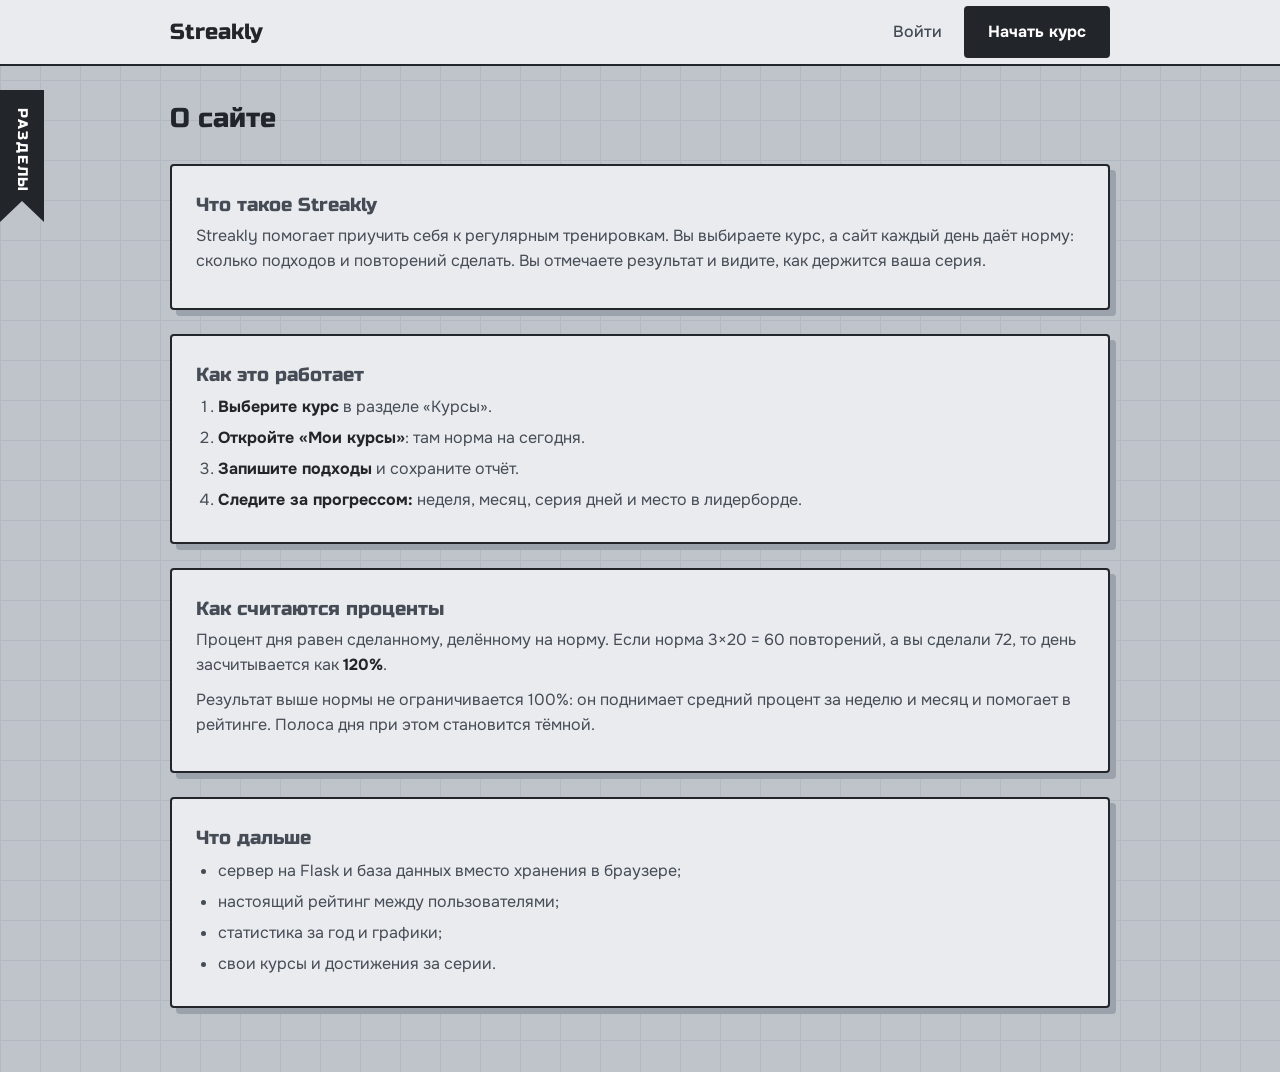
==== About.html @ 8b077413 "Add files via upload" ====
<!DOCTYPE html>
<html lang="ru">
<head>
  <meta charset="UTF-8">
  <meta name="viewport" content="width=device-width, initial-scale=1">
  <title>О сайте — Streakly</title>
  <link href="https://fonts.googleapis.com/css2?family=Onest:wght@400;500;700&family=Russo+One&display=swap" rel="stylesheet">
  <link rel="stylesheet" href="css/style.css">
</head>
<body data-page="about">
  <header class="header"><div class="wrap">
    <a class="logo" href="index.html">Streakly</a>
    <nav class="nav" id="nav"></nav>
  </div></header>
  <div class="layout">
    <aside class="side" id="side"></aside>
    <main class="content page">
      <h1 class="hi">О сайте</h1>
      <section class="card text">
        <h2>Что такое Streakly</h2>
        <p>Streakly помогает приучить себя к регулярным тренировкам. Вы выбираете курс, а сайт каждый день даёт норму: сколько подходов и повторений сделать. Вы отмечаете результат и видите, как держится ваша серия.</p>
      </section>
      <section class="card text">
        <h2>Как это работает</h2>
        <ol>
          <li><strong>Выберите курс</strong> в разделе «Курсы».</li>
          <li><strong>Откройте «Мои курсы»</strong>: там норма на сегодня.</li>
          <li><strong>Запишите подходы</strong> и сохраните отчёт.</li>
          <li><strong>Следите за прогрессом:</strong> неделя, месяц, серия дней и место в лидерборде.</li>
        </ol>
      </section>
      <section class="card text">
        <h2>Как считаются проценты</h2>
        <p>Процент дня равен сделанному, делённому на норму. Если норма 3×20 = 60 повторений, а вы сделали 72, то день засчитывается как <strong>120%</strong>.</p>
        <p>Результат выше нормы не ограничивается 100%: он поднимает средний процент за неделю и месяц и помогает в рейтинге. Полоса дня при этом становится тёмной.</p>
      </section>
      <section class="card text">
        <h2>Что дальше</h2>
        <ul>
          <li>сервер на Flask и база данных вместо хранения в браузере;</li>
          <li>настоящий рейтинг между пользователями;</li>
          <li>статистика за год и графики;</li>
          <li>свои курсы и достижения за серии.</li>
        </ul>
      </section>
    </main>
  </div>
  <script src="js/courses.js"></script>
  <script src="js/app.js"></script>
</body>
</html>
---- css/style.css ----
/* Streakly: бело-серый «кубический» стиль */
:root{
  --bg:#bfc4cb;--card:#e9ebee;--ink:#22252a;--muted:#454c56;--line:#b3b9c1;
  --g1:#dde0e4;--g2:#cfd3d8;--g3:#a3aab3;--g4:#7f8791;--sh:#9ba2ab;
  --ok:#1f7a54;--part:#c99200;--miss:#b02f28;
  --ease:cubic-bezier(.2,.8,.2,1);
}
*{box-sizing:border-box}
body{margin:0;color:var(--ink);font-family:Onest,system-ui,-apple-system,"Segoe UI",sans-serif;line-height:1.55;
  background-color:var(--bg);
  background-image:linear-gradient(var(--line) 1px,transparent 1px),linear-gradient(90deg,var(--line) 1px,transparent 1px);
  background-size:40px 40px}
a{color:var(--ink)}
:focus-visible{outline:3px solid var(--ink);outline-offset:3px}
.wrap{max-width:980px;margin:0 auto;padding:0 20px}
h1,h2,h3,.logo,.big,.tile strong{font-family:"Russo One",Onest,sans-serif;font-weight:400;margin:0}
h2{font-size:1.2rem;margin-bottom:4px}

/* шапка */
.header{background:var(--card);border-bottom:2px solid var(--ink)}
.header .wrap{display:flex;align-items:center;justify-content:space-between;height:64px}
.logo{font-size:1.4rem;text-decoration:none}
.nav{display:flex;gap:22px;align-items:center}
.nav a:not(.btn){position:relative;text-decoration:none;color:var(--muted);font-weight:500;transition:color .25s}
.nav a:not(.btn)::after{content:"";position:absolute;left:0;right:0;bottom:-4px;height:2px;background:var(--ink);transform:scaleX(0);transform-origin:left;transition:transform .3s var(--ease)}
.nav a:not(.btn):hover{color:var(--ink)}
.nav a:not(.btn):hover::after{transform:scaleX(1)}

/* кнопки: при наведении «приподнимаются» */
.btn{display:inline-block;padding:12px 22px;border:2px solid var(--ink);border-radius:4px;background:var(--ink);color:#fff;font:inherit;font-weight:700;text-decoration:none;cursor:pointer;
  box-shadow:0 0 0 var(--g4);
  transition:transform .3s var(--ease),box-shadow .3s var(--ease),background-color .3s,color .3s}
.btn:hover{transform:translate(-3px,-3px);box-shadow:5px 5px 0 var(--g4)}
.btn:active{transform:translate(0,0);box-shadow:0 0 0 var(--g4);transition-duration:.08s}
.btn-ghost{background:var(--card);color:var(--ink)}
.btn-ghost:hover{background:var(--ink);color:#fff}

/* главная */
.hero{display:grid;grid-template-columns:1.1fr 1fr;gap:48px;align-items:center;padding:64px 0 56px}
.hero h1{font-size:clamp(2rem,5vw,3.4rem);line-height:1.12;margin-bottom:16px}
.hero p{color:var(--muted);font-size:1.1rem;max-width:44ch;margin:0 0 28px}
.mosaic{display:grid;grid-template-columns:repeat(6,1fr);gap:6px;padding:6px 0}
.mosaic i{aspect-ratio:1;border-radius:3px;transform:translateY(var(--y,0));
  box-shadow:inset 2px 2px 0 rgba(255,255,255,.7),inset -2px -2px 0 rgba(0,0,0,.08);
  transition:transform .4s var(--ease),box-shadow .4s var(--ease)}
.mosaic i.up{--y:-6px;box-shadow:inset 2px 2px 0 rgba(255,255,255,.7),inset -2px -2px 0 rgba(0,0,0,.08),0 6px 0 rgba(34,37,42,.14)}
.mosaic i:hover{--y:-10px;box-shadow:inset 2px 2px 0 rgba(255,255,255,.7),inset -2px -2px 0 rgba(0,0,0,.08),0 10px 0 rgba(34,37,42,.18)}
.g0{background:#eef0f2}.g1{background:var(--g1)}.g2{background:var(--g2)}.g3{background:var(--g3)}.g4{background:var(--g4)}.g5{background:var(--ink)}
#courses{padding-bottom:64px;scroll-margin-top:16px}
.courses{display:grid;grid-template-columns:repeat(auto-fit,minmax(260px,1fr));gap:24px;margin-top:20px}
.course{background:var(--card);border:2px solid var(--ink);border-radius:4px;padding:24px;display:flex;flex-direction:column;gap:8px;
  box-shadow:6px 6px 0 var(--sh);transition:transform .3s var(--ease),box-shadow .3s var(--ease)}
.course:hover{transform:translate(-3px,-3px);box-shadow:9px 9px 0 var(--sh)}
.course h3{font-size:1.15rem}
.course p{margin:0;color:var(--muted)}
.course .meta{margin-top:auto;padding-top:8px;color:var(--ink);font-weight:700}

/* фильтр курсов */
.filters{display:flex;gap:8px;flex-wrap:wrap;margin:12px 0 4px}
.chip{padding:7px 16px;border:2px solid var(--ink);border-radius:4px;background:var(--card);color:var(--ink);font:inherit;font-weight:500;cursor:pointer;
  transition:transform .25s var(--ease),background-color .25s,color .25s,box-shadow .25s var(--ease)}
.chip:hover{transform:translateY(-2px);box-shadow:0 3px 0 var(--sh)}
.chip.on{background:var(--ink);color:#fff}
.tag{align-self:flex-start;padding:2px 10px;border-radius:3px;background:var(--g2);font-size:.8rem;font-weight:700}

/* карточки и формы */
.card{background:var(--card);border:2px solid var(--ink);border-radius:4px;padding:24px;box-shadow:6px 6px 0 var(--sh)}
.sub{margin:0 0 16px;color:var(--muted);font-size:.95rem}
label{display:block;font-size:.85rem;font-weight:500;margin:12px 0 4px;color:var(--muted)}
input{width:100%;padding:10px 12px;font:inherit;color:var(--ink);background:var(--g1);border:2px solid var(--g3);border-radius:4px;transition:border-color .25s,box-shadow .25s,background-color .25s}
input:focus{border-color:var(--ink);background:#f4f5f7;box-shadow:3px 3px 0 var(--sh);outline:none}
.auth{max-width:400px;margin:56px auto}
.auth h1{font-size:1.6rem;margin-bottom:12px}
.auth .btn{width:100%;margin-top:20px}
.alt{text-align:center;color:var(--muted);margin:16px 0 0}
.error{color:var(--miss);min-height:1.4em;margin:12px 0 0}

/* личный кабинет */
.page{display:grid;gap:24px}
.hi{font-size:1.7rem}
.grid2{display:grid;grid-template-columns:1.1fr 1fr;gap:24px}
.big{font-size:4rem;line-height:1;margin:4px 0 8px}
.big small{font-family:Onest,sans-serif;font-size:1rem;color:var(--muted);margin-left:8px}
#reportForm .btn{width:100%;margin-top:16px}
.ok-msg{color:var(--ok);font-weight:700;min-height:1.4em;margin:8px 0 0}

.row{display:flex;align-items:center;gap:10px;margin:10px 0}
.row i{width:28px;font-style:normal;color:var(--muted);font-weight:500}
.row i.now{color:var(--ink);font-weight:700}
.bar{flex:1;height:16px;border-radius:2px;background:var(--g2);overflow:hidden}
.bar b{display:block;height:100%;border-radius:2px;transition:width .6s var(--ease)}
.ok{background:var(--ok)}.ov{background:var(--ink)}.pt{background:var(--part)}.ms{background:var(--miss)}
.pc{width:44px;text-align:right;font-weight:700}

.tiles{display:grid;grid-template-columns:repeat(auto-fit,minmax(140px,1fr));gap:10px;margin-top:12px}
.tile{padding:16px;border-radius:3px;background:var(--g1);color:var(--muted);font-size:.9rem;transition:transform .3s var(--ease),box-shadow .3s var(--ease)}
.tile:nth-child(2){background:var(--g2)}.tile:nth-child(3){background:var(--g3);color:var(--ink)}
.tile:nth-child(4){background:var(--ink);color:#d9dde2}
.tile strong{display:block;font-size:2rem;line-height:1.3;color:inherit}
.tile:nth-child(4) strong{color:#fff}
.tile:hover{transform:translateY(-4px);box-shadow:0 4px 0 var(--g4)}
.board{list-style:none;margin:0;padding:0}
.board li{display:flex;justify-content:space-between;padding:10px 14px;border-radius:3px;transition:transform .25s var(--ease)}
.board li:nth-child(odd){background:var(--g1)}
.board li:hover{transform:translateX(4px)}
.board li.me{background:var(--ink);color:#fff}
.note{color:var(--muted);font-size:.85rem;margin:12px 0 0}

/* боковая панель-«ящик» с закладкой */
.layout{max-width:980px;margin:0 auto;padding:32px 20px 64px}
.side{position:fixed;left:0;top:90px;z-index:20;display:flex;align-items:flex-start;transform:translateX(-246px);transition:transform .45s var(--ease)}
.side.open{transform:translateX(0)}
.panel{width:240px;padding:16px;display:grid;gap:10px;background:var(--card);border:2px solid var(--ink);border-left:0;border-radius:0 4px 4px 0;box-shadow:6px 6px 0 var(--sh)}
.panel h2{font-size:1rem;margin:0 0 2px}
.panel a{display:block;padding:12px 16px;border:2px solid var(--ink);border-radius:4px;background:var(--card);color:var(--ink);font-weight:700;text-decoration:none;
  box-shadow:0 0 0 var(--sh);transition:transform .3s var(--ease),box-shadow .3s var(--ease),background-color .3s,color .3s}
.panel a:hover{transform:translate(-3px,-3px);box-shadow:5px 5px 0 var(--sh)}
.panel a.on{background:var(--ink);color:#fff}
/* кнопка-закладка (книжная лента с «ласточкиным хвостом») */
.ribbon{margin-left:6px;width:44px;height:132px;padding:18px 0 0;display:flex;justify-content:center;align-items:flex-start;border:0;background:var(--ink);color:#fff;cursor:pointer;
  clip-path:polygon(0 0,100% 0,100% 100%,50% 84%,0 100%);transition:height .35s var(--ease),background-color .3s}
.ribbon span{writing-mode:vertical-rl;font:400 .85rem "Russo One",sans-serif;letter-spacing:.14em;text-transform:uppercase}
.ribbon:hover{height:152px;background:#3a3f47}
.ribbon:focus-visible{outline:none;background:#4a515b}
.content .hero{grid-template-columns:1fr 1fr;gap:32px;padding:8px 0 40px}
.who{font-weight:700}
.board em{display:inline-block;width:30px;font:400 1rem "Russo One",sans-serif;font-style:normal}
.text{color:var(--muted)}.text p{margin:0 0 10px}.text ol,.text ul{margin:0;padding-left:22px}.text li{margin:6px 0}.text strong{color:var(--ink)}

/* пьедестал */
.podium{display:flex;align-items:flex-end;justify-content:center;gap:12px;margin:16px 0 28px}
.pl{flex:1;max-width:190px;display:flex;flex-direction:column;align-items:center;text-align:center;min-width:0}
.man{width:46px;height:80px;fill:var(--ink);stroke:var(--ink);margin-bottom:6px;transition:transform .35s var(--ease)}
.pl:hover .man{transform:translateY(-8px)}
.nm{max-width:100%;overflow:hidden;text-overflow:ellipsis;white-space:nowrap;font-weight:700}
.pl b{font:400 1.3rem "Russo One",sans-serif;margin-bottom:8px}
.step{width:100%;display:flex;align-items:center;justify-content:center;border:2px solid var(--ink);border-radius:4px 4px 0 0;
  font:400 2.2rem "Russo One",sans-serif;box-shadow:5px 0 0 var(--sh);transform-origin:bottom;animation:rise .7s var(--ease) both;transition:transform .3s var(--ease)}
.pl:hover .step{transform:translateY(-4px)}
.p1 .step{height:140px;background:var(--ink);color:#fff;animation-delay:.1s}
.p2 .step{height:100px;background:var(--g3);animation-delay:.25s}
.p3 .step{height:72px;background:var(--g2);animation-delay:.4s}
.pl.me .nm{text-decoration:underline;text-underline-offset:3px}
@keyframes rise{from{transform:scaleY(0)}to{transform:scaleY(1)}}

@media (max-width:860px){.ribbon{width:36px}.layout{padding-left:48px}}
@media (max-width:720px){.hero{grid-template-columns:1fr;gap:32px;padding-top:40px}.grid2{grid-template-columns:1fr}.big{font-size:3.2rem}}
@media (prefers-reduced-motion:reduce){*,*::before,*::after{transition:none!important;animation:none!important}}
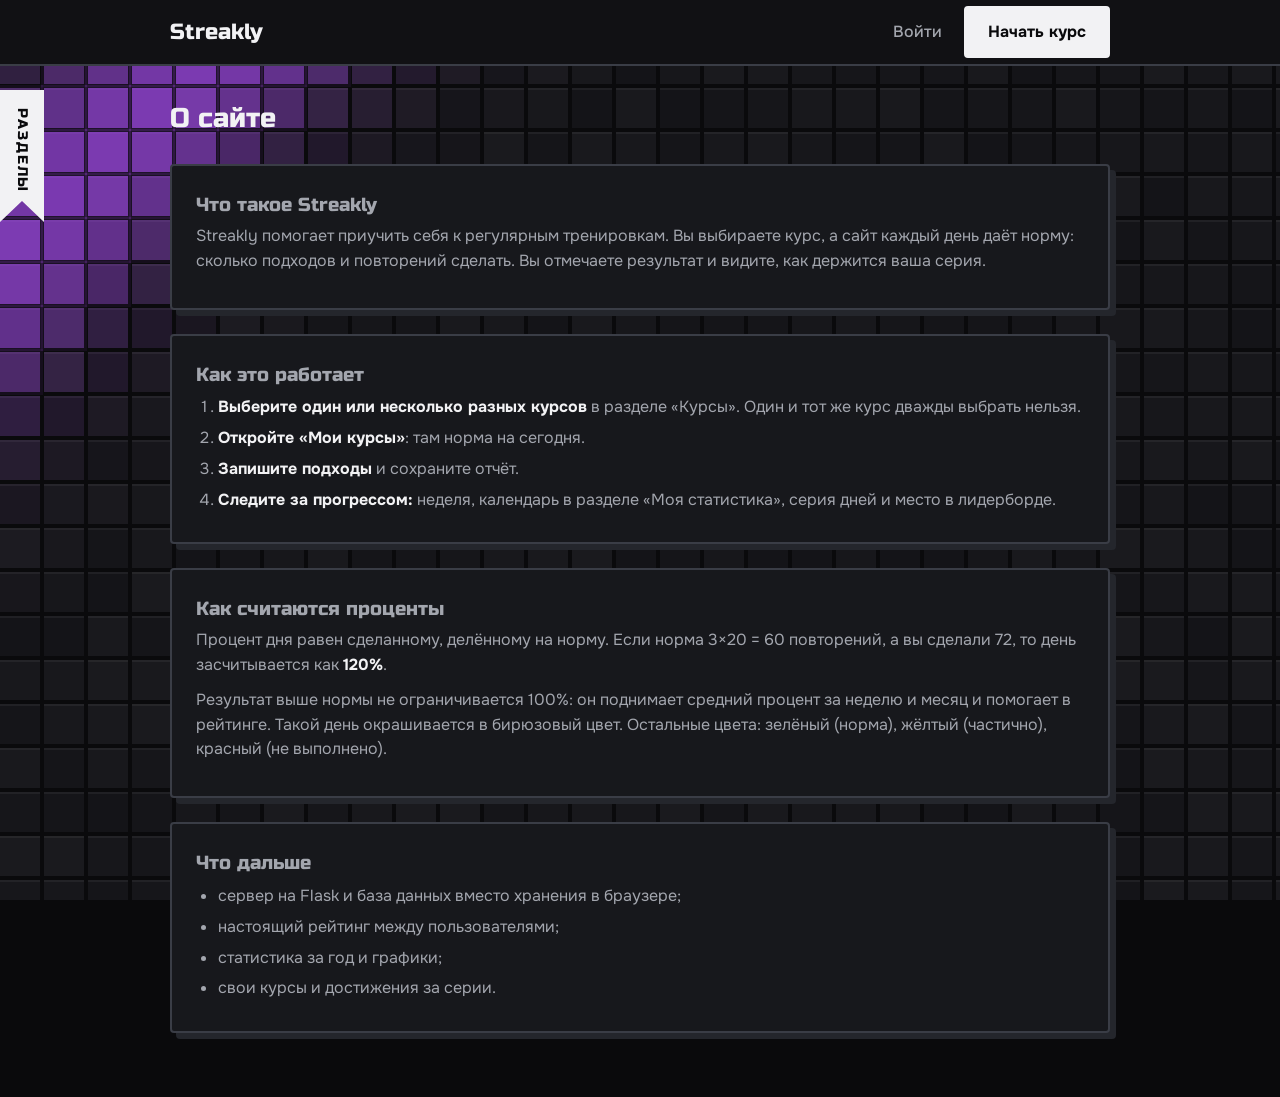
==== commit dbaf03b6: "Update instructions and progress tracking details" ====
--- a/About.html
+++ b/About.html
@@ -23,16 +23,16 @@
       <section class="card text">
         <h2>Как это работает</h2>
         <ol>
-          <li><strong>Выберите курс</strong> в разделе «Курсы».</li>
+          <li><strong>Выберите один или несколько разных курсов</strong> в разделе «Курсы». Один и тот же курс дважды выбрать нельзя.</li>
           <li><strong>Откройте «Мои курсы»</strong>: там норма на сегодня.</li>
           <li><strong>Запишите подходы</strong> и сохраните отчёт.</li>
-          <li><strong>Следите за прогрессом:</strong> неделя, месяц, серия дней и место в лидерборде.</li>
+          <li><strong>Следите за прогрессом:</strong> неделя, календарь в разделе «Моя статистика», серия дней и место в лидерборде.</li>
         </ol>
       </section>
       <section class="card text">
         <h2>Как считаются проценты</h2>
         <p>Процент дня равен сделанному, делённому на норму. Если норма 3×20 = 60 повторений, а вы сделали 72, то день засчитывается как <strong>120%</strong>.</p>
-        <p>Результат выше нормы не ограничивается 100%: он поднимает средний процент за неделю и месяц и помогает в рейтинге. Полоса дня при этом становится тёмной.</p>
+        <p>Результат выше нормы не ограничивается 100%: он поднимает средний процент за неделю и месяц и помогает в рейтинге. Такой день окрашивается в бирюзовый цвет. Остальные цвета: зелёный (норма), жёлтый (частично), красный (не выполнено).</p>
       </section>
       <section class="card text">
         <h2>Что дальше</h2>
@@ -48,4 +48,4 @@
   <script src="js/courses.js"></script>
   <script src="js/app.js"></script>
 </body>
-</html>+</html>
--- a/css/style.css
+++ b/css/style.css
@@ -1,74 +1,80 @@
-/* Streakly: бело-серый «кубический» стиль */
+/* Streakly: чёрно-серо-белый кубический стиль с неоновой фиолетовой волной */
 :root{
-  --bg:#bfc4cb;--card:#e9ebee;--ink:#22252a;--muted:#454c56;--line:#b3b9c1;
-  --g1:#dde0e4;--g2:#cfd3d8;--g3:#a3aab3;--g4:#7f8791;--sh:#9ba2ab;
-  --ok:#1f7a54;--part:#c99200;--miss:#b02f28;
+  --bg:#0a0a0c;--head:#111114;--card:#17181c;--edge:#3a3d46;--text:#f2f2f4;--muted:#a3a6ae;
+  --g1:#22242a;--g2:#2c2f36;--g3:#454953;--g4:#6a6f7a;--sh:#24262c;
+  --neon:#b04dff;--neon-d:#7b2fd6;
+  --ok:#46d35c;--over:#19d9cf;--part:#f2b632;--miss:#ff6b6b;
   --ease:cubic-bezier(.2,.8,.2,1);
 }
 *{box-sizing:border-box}
-body{margin:0;color:var(--ink);font-family:Onest,system-ui,-apple-system,"Segoe UI",sans-serif;line-height:1.55;
-  background-color:var(--bg);
-  background-image:linear-gradient(var(--line) 1px,transparent 1px),linear-gradient(90deg,var(--line) 1px,transparent 1px);
-  background-size:40px 40px}
-a{color:var(--ink)}
-:focus-visible{outline:3px solid var(--ink);outline-offset:3px}
+body{margin:0;background:var(--bg);color:var(--text);font-family:Onest,system-ui,-apple-system,"Segoe UI",sans-serif;line-height:1.55}
+.bgwave{position:fixed;inset:0;width:100%;height:100%;z-index:-1;pointer-events:none}
+a{color:var(--text)}
+:focus-visible{outline:3px solid var(--neon);outline-offset:3px}
 .wrap{max-width:980px;margin:0 auto;padding:0 20px}
 h1,h2,h3,.logo,.big,.tile strong{font-family:"Russo One",Onest,sans-serif;font-weight:400;margin:0}
 h2{font-size:1.2rem;margin-bottom:4px}
 
 /* шапка */
-.header{background:var(--card);border-bottom:2px solid var(--ink)}
+.header{background:var(--head);border-bottom:2px solid var(--edge)}
 .header .wrap{display:flex;align-items:center;justify-content:space-between;height:64px}
 .logo{font-size:1.4rem;text-decoration:none}
 .nav{display:flex;gap:22px;align-items:center}
 .nav a:not(.btn){position:relative;text-decoration:none;color:var(--muted);font-weight:500;transition:color .25s}
-.nav a:not(.btn)::after{content:"";position:absolute;left:0;right:0;bottom:-4px;height:2px;background:var(--ink);transform:scaleX(0);transform-origin:left;transition:transform .3s var(--ease)}
-.nav a:not(.btn):hover{color:var(--ink)}
+.nav a:not(.btn)::after{content:"";position:absolute;left:0;right:0;bottom:-4px;height:2px;background:var(--neon);transform:scaleX(0);transform-origin:left;transition:transform .3s var(--ease)}
+.nav a:not(.btn):hover{color:var(--text)}
 .nav a:not(.btn):hover::after{transform:scaleX(1)}
+.who{font-weight:700}
 
-/* кнопки: при наведении «приподнимаются» */
-.btn{display:inline-block;padding:12px 22px;border:2px solid var(--ink);border-radius:4px;background:var(--ink);color:#fff;font:inherit;font-weight:700;text-decoration:none;cursor:pointer;
-  box-shadow:0 0 0 var(--g4);
-  transition:transform .3s var(--ease),box-shadow .3s var(--ease),background-color .3s,color .3s}
-.btn:hover{transform:translate(-3px,-3px);box-shadow:5px 5px 0 var(--g4)}
-.btn:active{transform:translate(0,0);box-shadow:0 0 0 var(--g4);transition-duration:.08s}
-.btn-ghost{background:var(--card);color:var(--ink)}
-.btn-ghost:hover{background:var(--ink);color:#fff}
+/* кнопки: при наведении «приподнимаются» с неоновой тенью */
+.btn{display:inline-block;padding:12px 22px;border:2px solid var(--text);border-radius:4px;background:var(--text);color:var(--bg);font:inherit;font-weight:700;text-decoration:none;cursor:pointer;
+  box-shadow:0 0 0 var(--neon);transition:transform .3s var(--ease),box-shadow .3s var(--ease),background-color .3s,color .3s}
+.btn:hover{transform:translate(-3px,-3px);box-shadow:5px 5px 0 var(--neon)}
+.btn:active{transform:none;box-shadow:0 0 0 var(--neon);transition-duration:.08s}
+.btn-ghost{background:transparent;color:var(--text)}
+.btn-ghost:hover{background:var(--text);color:var(--bg)}
 
 /* главная */
-.hero{display:grid;grid-template-columns:1.1fr 1fr;gap:48px;align-items:center;padding:64px 0 56px}
+.hero{display:grid;grid-template-columns:1fr 1fr;gap:32px;align-items:center;padding:8px 0 40px}
 .hero h1{font-size:clamp(2rem,5vw,3.4rem);line-height:1.12;margin-bottom:16px}
 .hero p{color:var(--muted);font-size:1.1rem;max-width:44ch;margin:0 0 28px}
 .mosaic{display:grid;grid-template-columns:repeat(6,1fr);gap:6px;padding:6px 0}
-.mosaic i{aspect-ratio:1;border-radius:3px;transform:translateY(var(--y,0));
-  box-shadow:inset 2px 2px 0 rgba(255,255,255,.7),inset -2px -2px 0 rgba(0,0,0,.08);
-  transition:transform .4s var(--ease),box-shadow .4s var(--ease)}
-.mosaic i.up{--y:-6px;box-shadow:inset 2px 2px 0 rgba(255,255,255,.7),inset -2px -2px 0 rgba(0,0,0,.08),0 6px 0 rgba(34,37,42,.14)}
-.mosaic i:hover{--y:-10px;box-shadow:inset 2px 2px 0 rgba(255,255,255,.7),inset -2px -2px 0 rgba(0,0,0,.08),0 10px 0 rgba(34,37,42,.18)}
-.g0{background:#eef0f2}.g1{background:var(--g1)}.g2{background:var(--g2)}.g3{background:var(--g3)}.g4{background:var(--g4)}.g5{background:var(--ink)}
-#courses{padding-bottom:64px;scroll-margin-top:16px}
+.mosaic i{aspect-ratio:1;border-radius:3px;background:var(--b);transform:translateY(var(--y,0));
+  box-shadow:inset 2px 2px 0 rgba(255,255,255,.1),inset -2px -2px 0 rgba(0,0,0,.35);
+  animation:glow 4.8s linear infinite;animation-delay:calc(var(--d) * .22s);
+  transition:transform .4s var(--ease)}
+.mosaic i.up{--y:-6px}
+.mosaic i:hover{--y:-10px}
+.g0{--b:#2c2f36}.g1{--b:#22242a}.g2{--b:#3a3d46}.g3{--b:#4a4e59}.g4{--b:#6a6f7a}.g5{--b:#f2f2f4}
+/* неоновая волна проходит по диагонали: у кубиков с большим --d она начинается позже */
+@keyframes glow{
+  0%{background:var(--b)}
+  6%,12%{background:var(--neon);box-shadow:inset 2px 2px 0 rgba(255,255,255,.35),0 0 18px var(--neon)}
+  26%,100%{background:var(--b)}
+}
+#courses{padding-bottom:64px}
 .courses{display:grid;grid-template-columns:repeat(auto-fit,minmax(260px,1fr));gap:24px;margin-top:20px}
-.course{background:var(--card);border:2px solid var(--ink);border-radius:4px;padding:24px;display:flex;flex-direction:column;gap:8px;
-  box-shadow:6px 6px 0 var(--sh);transition:transform .3s var(--ease),box-shadow .3s var(--ease)}
-.course:hover{transform:translate(-3px,-3px);box-shadow:9px 9px 0 var(--sh)}
+.course{background:var(--card);border:2px solid var(--edge);border-radius:4px;padding:24px;display:flex;flex-direction:column;gap:8px;
+  box-shadow:6px 6px 0 var(--sh);transition:transform .3s var(--ease),box-shadow .3s var(--ease),border-color .3s}
+.course:hover{transform:translate(-3px,-3px);box-shadow:9px 9px 0 var(--neon-d);border-color:var(--neon)}
 .course h3{font-size:1.15rem}
 .course p{margin:0;color:var(--muted)}
-.course .meta{margin-top:auto;padding-top:8px;color:var(--ink);font-weight:700}
+.course .meta{margin-top:auto;padding-top:8px;color:var(--text);font-weight:700}
+.tag{align-self:flex-start;padding:2px 10px;border-radius:3px;background:var(--g2);font-size:.8rem;font-weight:700}
 
 /* фильтр курсов */
 .filters{display:flex;gap:8px;flex-wrap:wrap;margin:12px 0 4px}
-.chip{padding:7px 16px;border:2px solid var(--ink);border-radius:4px;background:var(--card);color:var(--ink);font:inherit;font-weight:500;cursor:pointer;
-  transition:transform .25s var(--ease),background-color .25s,color .25s,box-shadow .25s var(--ease)}
-.chip:hover{transform:translateY(-2px);box-shadow:0 3px 0 var(--sh)}
-.chip.on{background:var(--ink);color:#fff}
-.tag{align-self:flex-start;padding:2px 10px;border-radius:3px;background:var(--g2);font-size:.8rem;font-weight:700}
+.chip{padding:7px 16px;border:2px solid var(--edge);border-radius:4px;background:var(--card);color:var(--text);font:inherit;font-weight:500;cursor:pointer;
+  transition:transform .25s var(--ease),background-color .25s,color .25s,border-color .25s,box-shadow .25s var(--ease)}
+.chip:hover{transform:translateY(-2px);border-color:var(--neon);box-shadow:0 3px 0 var(--neon-d)}
+.chip.on{background:var(--text);color:var(--bg);border-color:var(--text)}
 
 /* карточки и формы */
-.card{background:var(--card);border:2px solid var(--ink);border-radius:4px;padding:24px;box-shadow:6px 6px 0 var(--sh)}
+.card{background:var(--card);border:2px solid var(--edge);border-radius:4px;padding:24px;box-shadow:6px 6px 0 var(--sh)}
 .sub{margin:0 0 16px;color:var(--muted);font-size:.95rem}
 label{display:block;font-size:.85rem;font-weight:500;margin:12px 0 4px;color:var(--muted)}
-input{width:100%;padding:10px 12px;font:inherit;color:var(--ink);background:var(--g1);border:2px solid var(--g3);border-radius:4px;transition:border-color .25s,box-shadow .25s,background-color .25s}
-input:focus{border-color:var(--ink);background:#f4f5f7;box-shadow:3px 3px 0 var(--sh);outline:none}
+input{width:100%;padding:10px 12px;font:inherit;color:var(--text);background:#0f1013;border:2px solid var(--edge);border-radius:4px;transition:border-color .25s,box-shadow .25s}
+input:focus{border-color:var(--neon);box-shadow:3px 3px 0 var(--neon-d);outline:none}
 .auth{max-width:400px;margin:56px auto}
 .auth h1{font-size:1.6rem;margin-bottom:12px}
 .auth .btn{width:100%;margin-top:20px}
@@ -79,70 +85,87 @@
 .page{display:grid;gap:24px}
 .hi{font-size:1.7rem}
 .grid2{display:grid;grid-template-columns:1.1fr 1fr;gap:24px}
-.big{font-size:4rem;line-height:1;margin:4px 0 8px}
+.big{font-size:4rem;line-height:1;margin:4px 0 8px;color:var(--neon)}
 .big small{font-family:Onest,sans-serif;font-size:1rem;color:var(--muted);margin-left:8px}
-#reportForm .btn{width:100%;margin-top:16px}
+.mycourses{display:grid;grid-template-columns:repeat(auto-fit,minmax(300px,1fr));gap:24px}
+.rf .btn{width:100%;margin-top:16px}
+.card .small{padding:7px 14px;font-size:.85rem;margin-top:12px}
 .ok-msg{color:var(--ok);font-weight:700;min-height:1.4em;margin:8px 0 0}
 
 .row{display:flex;align-items:center;gap:10px;margin:10px 0}
 .row i{width:28px;font-style:normal;color:var(--muted);font-weight:500}
-.row i.now{color:var(--ink);font-weight:700}
-.bar{flex:1;height:16px;border-radius:2px;background:var(--g2);overflow:hidden}
+.row i.now{color:var(--text);font-weight:700}
+.bar{flex:1;height:16px;border-radius:2px;background:var(--g1);overflow:hidden}
 .bar b{display:block;height:100%;border-radius:2px;transition:width .6s var(--ease)}
-.ok{background:var(--ok)}.ov{background:var(--ink)}.pt{background:var(--part)}.ms{background:var(--miss)}
+.ok{background:var(--ok)}.pt{background:var(--part)}.ms{background:var(--miss)}
+.ov{background:var(--over);box-shadow:0 0 12px var(--over)}
 .pc{width:44px;text-align:right;font-weight:700}
 
 .tiles{display:grid;grid-template-columns:repeat(auto-fit,minmax(140px,1fr));gap:10px;margin-top:12px}
 .tile{padding:16px;border-radius:3px;background:var(--g1);color:var(--muted);font-size:.9rem;transition:transform .3s var(--ease),box-shadow .3s var(--ease)}
-.tile:nth-child(2){background:var(--g2)}.tile:nth-child(3){background:var(--g3);color:var(--ink)}
-.tile:nth-child(4){background:var(--ink);color:#d9dde2}
-.tile strong{display:block;font-size:2rem;line-height:1.3;color:inherit}
-.tile:nth-child(4) strong{color:#fff}
-.tile:hover{transform:translateY(-4px);box-shadow:0 4px 0 var(--g4)}
+.tile:nth-child(2){background:var(--g2)}.tile:nth-child(3){background:var(--g3);color:var(--text)}
+.tile:nth-child(4){background:var(--neon-d);color:#eadcff}
+.tile strong{display:block;font-size:2rem;line-height:1.3;color:var(--text)}
+.tile:hover{transform:translateY(-4px);box-shadow:0 4px 0 var(--neon)}
 .board{list-style:none;margin:0;padding:0}
 .board li{display:flex;justify-content:space-between;padding:10px 14px;border-radius:3px;transition:transform .25s var(--ease)}
 .board li:nth-child(odd){background:var(--g1)}
 .board li:hover{transform:translateX(4px)}
-.board li.me{background:var(--ink);color:#fff}
+.board li.me{background:var(--neon-d);color:#fff}
+.board em{display:inline-block;width:30px;font:400 1rem "Russo One",sans-serif;font-style:normal}
 .note{color:var(--muted);font-size:.85rem;margin:12px 0 0}
+.text{color:var(--muted)}.text p{margin:0 0 10px}.text ol,.text ul{margin:0;padding-left:22px}.text li{margin:6px 0}.text strong{color:var(--text)}
+
+/* пьедестал */
+.podium{display:flex;align-items:flex-end;justify-content:center;gap:12px;margin:16px 0 28px}
+.pl{flex:1;max-width:190px;display:flex;flex-direction:column;align-items:center;text-align:center;min-width:0}
+.man{width:46px;height:80px;fill:var(--text);stroke:var(--text);margin-bottom:6px;transition:transform .35s var(--ease)}
+.p1 .man{fill:var(--neon);stroke:var(--neon);filter:drop-shadow(0 0 8px var(--neon))}
+.pl:hover .man{transform:translateY(-8px)}
+.nm{max-width:100%;overflow:hidden;text-overflow:ellipsis;white-space:nowrap;font-weight:700}
+.pl b{font:400 1.3rem "Russo One",sans-serif;margin-bottom:8px}
+.step{width:100%;display:flex;align-items:center;justify-content:center;border:2px solid var(--edge);border-radius:4px 4px 0 0;
+  font:400 2.2rem "Russo One",sans-serif;box-shadow:5px 0 0 var(--sh);transform-origin:bottom;animation:rise .7s var(--ease) both;transition:transform .3s var(--ease)}
+.pl:hover .step{transform:translateY(-4px)}
+.p1 .step{height:140px;background:var(--neon);color:var(--bg);border-color:var(--neon);animation-delay:.1s}
+.p2 .step{height:100px;background:var(--g3);animation-delay:.25s}
+.p3 .step{height:72px;background:var(--g2);animation-delay:.4s}
+.pl.me .nm{text-decoration:underline;text-underline-offset:3px}
+@keyframes rise{from{transform:scaleY(0)}to{transform:scaleY(1)}}
+
+/* календарь статистики */
+.cal-head{display:flex;align-items:center;justify-content:space-between;gap:12px;margin:12px 0}
+.cal-head h2{margin:0}
+.cal-head .btn{padding:6px 16px}
+.calendar{display:grid;grid-template-columns:repeat(7,1fr);gap:6px}
+.dow{text-align:center;color:var(--muted);font-weight:500;font-size:.85rem}
+.cell{aspect-ratio:1;display:flex;flex-direction:column;align-items:center;justify-content:center;border:2px solid transparent;border-radius:3px;background:var(--g1);font-weight:700;
+  transition:transform .3s var(--ease)}
+.cell small{font-size:.7rem;font-weight:500}
+.cell:hover{transform:translateY(-4px)}
+.cell.ok{background:var(--ok);color:#052b0d}.cell.pt{background:var(--part);color:#2a1d00}
+.cell.ms{background:var(--miss);color:#2b0505}.cell.ov{background:var(--over);color:#022a28}
+.cell.today{border-color:var(--text)}
+.legend{display:flex;flex-wrap:wrap;gap:8px 20px;list-style:none;margin:16px 0 0;padding:0;color:var(--muted);font-size:.9rem}
+.legend i{display:inline-block;width:14px;height:14px;border-radius:2px;margin-right:6px;vertical-align:-2px}
+@media (max-width:520px){.cell small{display:none}}
 
 /* боковая панель-«ящик» с закладкой */
 .layout{max-width:980px;margin:0 auto;padding:32px 20px 64px}
 .side{position:fixed;left:0;top:90px;z-index:20;display:flex;align-items:flex-start;transform:translateX(-246px);transition:transform .45s var(--ease)}
 .side.open{transform:translateX(0)}
-.panel{width:240px;padding:16px;display:grid;gap:10px;background:var(--card);border:2px solid var(--ink);border-left:0;border-radius:0 4px 4px 0;box-shadow:6px 6px 0 var(--sh)}
+.panel{width:240px;padding:16px;display:grid;gap:10px;background:var(--card);border:2px solid var(--edge);border-left:0;border-radius:0 4px 4px 0;box-shadow:6px 6px 0 var(--sh)}
 .panel h2{font-size:1rem;margin:0 0 2px}
-.panel a{display:block;padding:12px 16px;border:2px solid var(--ink);border-radius:4px;background:var(--card);color:var(--ink);font-weight:700;text-decoration:none;
-  box-shadow:0 0 0 var(--sh);transition:transform .3s var(--ease),box-shadow .3s var(--ease),background-color .3s,color .3s}
-.panel a:hover{transform:translate(-3px,-3px);box-shadow:5px 5px 0 var(--sh)}
-.panel a.on{background:var(--ink);color:#fff}
-/* кнопка-закладка (книжная лента с «ласточкиным хвостом») */
-.ribbon{margin-left:6px;width:44px;height:132px;padding:18px 0 0;display:flex;justify-content:center;align-items:flex-start;border:0;background:var(--ink);color:#fff;cursor:pointer;
-  clip-path:polygon(0 0,100% 0,100% 100%,50% 84%,0 100%);transition:height .35s var(--ease),background-color .3s}
+.panel a{display:block;padding:12px 16px;border:2px solid var(--edge);border-radius:4px;background:var(--card);color:var(--text);font-weight:700;text-decoration:none;
+  box-shadow:0 0 0 var(--neon);transition:transform .3s var(--ease),box-shadow .3s var(--ease),background-color .3s,color .3s,border-color .3s}
+.panel a:hover{transform:translate(-3px,-3px);box-shadow:5px 5px 0 var(--neon);border-color:var(--neon)}
+.panel a.on{background:var(--text);color:var(--bg);border-color:var(--text)}
+.ribbon{margin-left:6px;width:44px;height:132px;padding:18px 0 0;display:flex;justify-content:center;align-items:flex-start;border:0;background:var(--text);color:var(--bg);cursor:pointer;
+  clip-path:polygon(0 0,100% 0,100% 100%,50% 84%,0 100%);transition:height .35s var(--ease),background-color .3s,color .3s}
 .ribbon span{writing-mode:vertical-rl;font:400 .85rem "Russo One",sans-serif;letter-spacing:.14em;text-transform:uppercase}
-.ribbon:hover{height:152px;background:#3a3f47}
-.ribbon:focus-visible{outline:none;background:#4a515b}
-.content .hero{grid-template-columns:1fr 1fr;gap:32px;padding:8px 0 40px}
-.who{font-weight:700}
-.board em{display:inline-block;width:30px;font:400 1rem "Russo One",sans-serif;font-style:normal}
-.text{color:var(--muted)}.text p{margin:0 0 10px}.text ol,.text ul{margin:0;padding-left:22px}.text li{margin:6px 0}.text strong{color:var(--ink)}
-
-/* пьедестал */
-.podium{display:flex;align-items:flex-end;justify-content:center;gap:12px;margin:16px 0 28px}
-.pl{flex:1;max-width:190px;display:flex;flex-direction:column;align-items:center;text-align:center;min-width:0}
-.man{width:46px;height:80px;fill:var(--ink);stroke:var(--ink);margin-bottom:6px;transition:transform .35s var(--ease)}
-.pl:hover .man{transform:translateY(-8px)}
-.nm{max-width:100%;overflow:hidden;text-overflow:ellipsis;white-space:nowrap;font-weight:700}
-.pl b{font:400 1.3rem "Russo One",sans-serif;margin-bottom:8px}
-.step{width:100%;display:flex;align-items:center;justify-content:center;border:2px solid var(--ink);border-radius:4px 4px 0 0;
-  font:400 2.2rem "Russo One",sans-serif;box-shadow:5px 0 0 var(--sh);transform-origin:bottom;animation:rise .7s var(--ease) both;transition:transform .3s var(--ease)}
-.pl:hover .step{transform:translateY(-4px)}
-.p1 .step{height:140px;background:var(--ink);color:#fff;animation-delay:.1s}
-.p2 .step{height:100px;background:var(--g3);animation-delay:.25s}
-.p3 .step{height:72px;background:var(--g2);animation-delay:.4s}
-.pl.me .nm{text-decoration:underline;text-underline-offset:3px}
-@keyframes rise{from{transform:scaleY(0)}to{transform:scaleY(1)}}
+.ribbon:hover{height:152px;background:var(--neon);color:#fff}
+.ribbon:focus-visible{outline:none;background:var(--neon);color:#fff}
 
 @media (max-width:860px){.ribbon{width:36px}.layout{padding-left:48px}}
-@media (max-width:720px){.hero{grid-template-columns:1fr;gap:32px;padding-top:40px}.grid2{grid-template-columns:1fr}.big{font-size:3.2rem}}
-@media (prefers-reduced-motion:reduce){*,*::before,*::after{transition:none!important;animation:none!important}}+@media (max-width:720px){.hero{grid-template-columns:1fr;gap:32px;padding-top:24px}.grid2{grid-template-columns:1fr}.big{font-size:3.2rem}}
+@media (prefers-reduced-motion:reduce){*,*::before,*::after{transition:none!important;animation:none!important}}
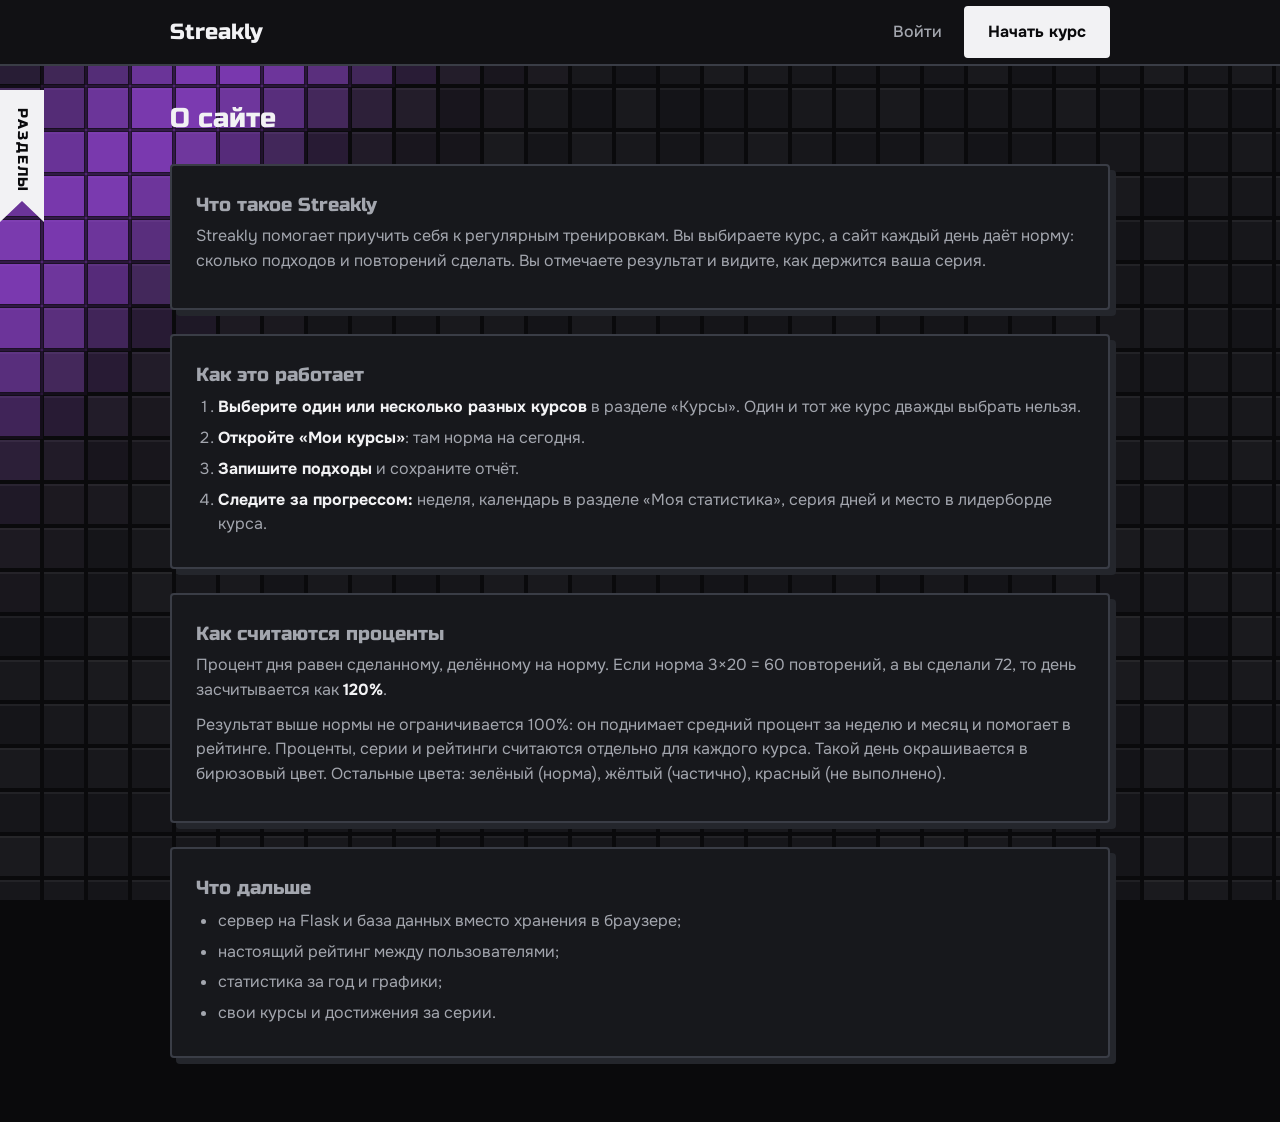
==== commit 83227601: "Clarify progress tracking and percentage calculations Updated text to clarify that progress tracking" ====
--- a/About.html
+++ b/About.html
@@ -26,13 +26,13 @@
           <li><strong>Выберите один или несколько разных курсов</strong> в разделе «Курсы». Один и тот же курс дважды выбрать нельзя.</li>
           <li><strong>Откройте «Мои курсы»</strong>: там норма на сегодня.</li>
           <li><strong>Запишите подходы</strong> и сохраните отчёт.</li>
-          <li><strong>Следите за прогрессом:</strong> неделя, календарь в разделе «Моя статистика», серия дней и место в лидерборде.</li>
+          <li><strong>Следите за прогрессом:</strong> неделя, календарь в разделе «Моя статистика», серия дней и место в лидерборде курса.</li>
         </ol>
       </section>
       <section class="card text">
         <h2>Как считаются проценты</h2>
         <p>Процент дня равен сделанному, делённому на норму. Если норма 3×20 = 60 повторений, а вы сделали 72, то день засчитывается как <strong>120%</strong>.</p>
-        <p>Результат выше нормы не ограничивается 100%: он поднимает средний процент за неделю и месяц и помогает в рейтинге. Такой день окрашивается в бирюзовый цвет. Остальные цвета: зелёный (норма), жёлтый (частично), красный (не выполнено).</p>
+        <p>Результат выше нормы не ограничивается 100%: он поднимает средний процент за неделю и месяц и помогает в рейтинге. Проценты, серии и рейтинги считаются отдельно для каждого курса. Такой день окрашивается в бирюзовый цвет. Остальные цвета: зелёный (норма), жёлтый (частично), красный (не выполнено).</p>
       </section>
       <section class="card text">
         <h2>Что дальше</h2>
